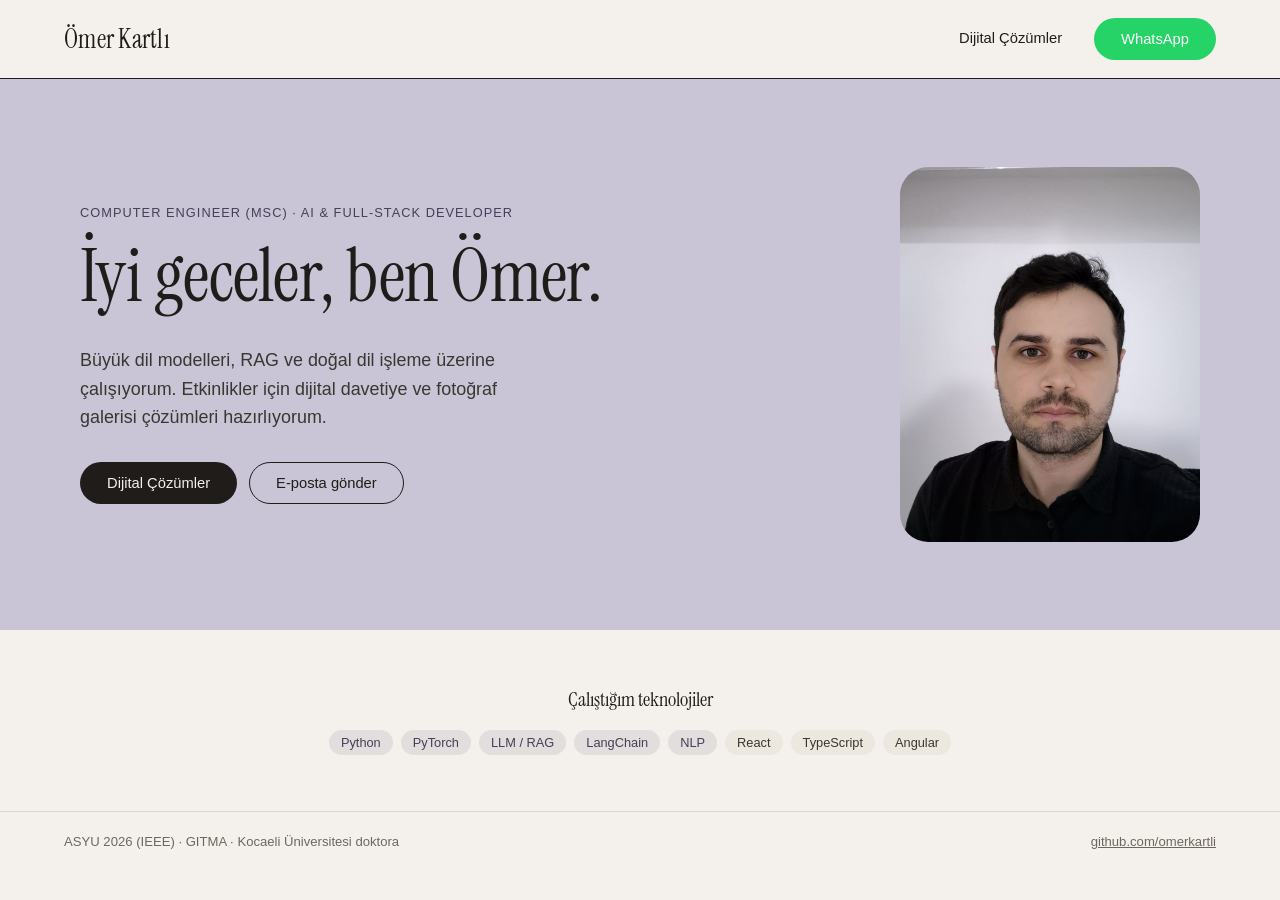
==== index.html @ 46385a44 "Fix the admin layout on phones and allow taking a photo with the camera Panel telefonda yatay taşıyo" ====
<!DOCTYPE html>
<html lang="tr">
<head>
    <meta charset="UTF-8">
    <meta name="viewport" content="width=device-width, initial-scale=1.0">
    <title>Ömer Kartlı</title>
    <meta name="description" content="Ömer Kartlı — Computer Engineer (MSc), AI & Full-Stack Developer. LLM, RAG ve NLP üzerine çalışmalar; etkinlikler için dijital çözümler.">
    <link rel="preconnect" href="https://fonts.googleapis.com">
    <link rel="preconnect" href="https://fonts.gstatic.com" crossorigin>
    <link rel="stylesheet" href="https://fonts.googleapis.com/css2?family=Instrument+Serif:ital@0;1&display=swap">
    <link rel="stylesheet" href="style.css?v=12">
</head>
<body class="sayfa-hero">
    <header class="site-bar">
        <a href="index.html" class="marka">Ömer Kartlı</a>
        <nav class="site-nav">
            <a href="urunler.html" class="site-nav-link">Dijital Çözümler</a>
            <a href="https://wa.me/905545520912?text=Merhaba%20dijital%20%C3%BCr%C3%BCnler%20hakk%C4%B1nda%20bilgi%20almak%20istiyorum"
               target="_blank" rel="noopener" class="pill pill-wa">WhatsApp</a>
        </nav>
    </header>

    <main class="hero">
        <div class="hero-ic">
            <div class="hero-metin">
                <p class="hero-ustbilgi" lang="en">Computer Engineer (MSc) · AI &amp; Full-Stack Developer</p>
                <h1 data-greeting>Merhaba, ben Ömer.</h1>
                <p class="hero-alt">
                    Büyük dil modelleri, RAG ve doğal dil işleme üzerine çalışıyorum.
                    Etkinlikler için dijital davetiye ve fotoğraf galerisi çözümleri hazırlıyorum.
                </p>

                <div class="hero-butonlar">
                    <a href="urunler.html" class="pill pill-koyu">Dijital Çözümler</a>
                    <a href="mailto:omerkartli06@gmail.com" class="pill pill-cizgi">E-posta gönder</a>
                </div>
            </div>

            <figure class="hero-gorsel">
                <img src="pp.jpeg" alt="Ömer Kartlı" width="1272" height="1696">
            </figure>
        </div>
    </main>

    <section class="serit">
        <h2 class="serit-baslik">Çalıştığım teknolojiler</h2>
        <div class="serit-etiketler">
            <span class="tag tag-ai">Python</span>
            <span class="tag tag-ai">PyTorch</span>
            <span class="tag tag-ai">LLM / RAG</span>
            <span class="tag tag-ai">LangChain</span>
            <span class="tag tag-ai">NLP</span>
            <span class="tag">React</span>
            <span class="tag">TypeScript</span>
            <span class="tag">Angular</span>
        </div>
    </section>

    <footer class="site-alt">
        <span>ASYU 2026 (IEEE) · GITMA · Kocaeli Üniversitesi doktora</span>
        <a href="https://github.com/omerkartli" target="_blank" rel="noopener">github.com/omerkartli</a>
    </footer>

    <script src="script.js?v=6"></script>
</body>
</html>
---- style.css ----
* {
    box-sizing: border-box;
    margin: 0;
    padding: 0;
    font-family: -apple-system, BlinkMacSystemFont, "Segoe UI", Roboto, Helvetica, Arial, sans-serif;
}

:root {
    --zemin: #f4f1ec;
    --kart: #ffffff;
    --kart-ic: #faf8f5;
    --metin: #3a3632;
    --metin-koyu: #1f1c1a;
    --baslik: #1f1c1a;
    --soluk: #6e675f;
    --soluk-koyu: #57514a;
    --silik: #8e867d;
    --vurgu: #5b5570;
    --vurgu-soluk: rgba(91, 85, 112, 0.12);
    --vurgu-koyu: #453f58;
    --yumusak: #ece7df;
    --etiket: #ece7df;
    --cizgi: #ded7cc;
    --cizgi-alan: #d6cec2;
    --bant: #c9c5d6;
    --serif: "Instrument Serif", Georgia, "Times New Roman", serif;
    --whatsapp: #25d366;
    --whatsapp-koyu: #1fb855;
    --uyari-zemin: #fff4e5;
    --uyari: #8a5300;
    --tehlike-zemin: #fdecea;
    --tehlike: #a3231f;
    --radius: 16px;
    --radius-sm: 8px;
    --golge: 0 10px 25px rgba(0, 0, 0, 0.05);
    --golge-sm: 0 4px 12px rgba(0, 0, 0, 0.05);
}

[hidden] {
    display: none !important;
}

body {
    background: var(--zemin);
    color: var(--metin);
    min-height: 100vh;
}

.icerik {
    max-width: 960px;
    margin: 0 auto;
    padding: clamp(28px, 5vw, 56px) clamp(20px, 5vw, 64px);
}

.site-nav-link.is-aktif {
    border-bottom-color: var(--baslik);
}

.card {
    background: var(--kart);
    margin: 0 auto;
    max-width: 420px;
    width: 100%;
    padding: 35px 25px;
    border-radius: var(--radius);
    box-shadow: var(--golge);
    text-align: center;
    opacity: 0;
    transform: translateY(16px);
    transition: opacity 0.5s ease, transform 0.5s ease;
}

.card.is-visible {
    opacity: 1;
    transform: translateY(0);
}

.card.no-anim {
    opacity: 1;
    transform: none;
}

.card-wide {
    max-width: 900px;
}

.upload-form {
    display: flex;
    flex-direction: column;
    gap: 10px;
    margin-bottom: 15px;
}

.upload-form input {
    padding: 10px 12px;
    border: 1px solid var(--cizgi-alan);
    border-radius: var(--radius-sm);
    font-size: 0.9rem;
    font-family: inherit;
}

.upload-message {
    font-size: 0.85rem;
    color: var(--soluk-koyu);
    min-height: 1.2em;
    margin-bottom: 20px;
}

.gallery-grid {
    display: grid;
    grid-template-columns: repeat(auto-fill, minmax(140px, 1fr));
    gap: 10px;
}

.gallery-item {
    width: 100%;
    aspect-ratio: 1;
    object-fit: cover;
    border-radius: var(--radius-sm);
    box-shadow: var(--golge-sm);
}

.gallery-grid-admin {
    grid-template-columns: repeat(auto-fill, minmax(180px, 1fr));
}

.gallery-admin-item {
    display: flex;
    flex-direction: column;
    gap: 6px;
    text-align: left;
}

.gallery-admin-name {
    font-size: 0.8rem;
    color: var(--soluk);
}

.gallery-admin-actions {
    display: flex;
    gap: 6px;
}

.gallery-admin-actions .btn {
    flex: 1;
    padding: 8px;
    font-size: 0.85rem;
    text-align: center;
    border: none;
    cursor: pointer;
}

h1 {
    font-family: var(--serif);
    font-weight: 400;
    font-size: 1.9rem;
    margin-bottom: 10px;
    color: var(--baslik);
    min-height: 1.2em;
}

h1.is-typing::after {
    content: '|';
    margin-left: 2px;
    animation: blink 0.8s step-start infinite;
}

@keyframes blink {
    50% {
        opacity: 0;
    }
}

.bio {
    font-size: 0.95rem;
    color: var(--soluk);
    line-height: 1.5;
    margin-bottom: 25px;
}

.skills-title {
    font-size: 0.85rem;
    text-transform: uppercase;
    letter-spacing: 0.05em;
    color: var(--silik);
    margin-bottom: 10px;
    text-align: center;
}

.tag-group {
    display: flex;
    flex-wrap: wrap;
    justify-content: center;
    gap: 8px;
    margin-bottom: 8px;
}

.tag {
    background: var(--etiket);
    color: var(--metin);
    font-size: 0.8rem;
    font-weight: 500;
    padding: 5px 12px;
    border-radius: 999px;
}

.tag-ai {
    background: var(--vurgu-soluk);
    color: var(--vurgu-koyu);
}

.links {
    display: flex;
    flex-direction: column;
    gap: 10px;
}

.btn {
    position: relative;
    overflow: hidden;
    text-decoration: none;
    color: var(--metin-koyu);
    background: var(--yumusak);
    padding: 12px;
    border-radius: var(--radius-sm);
    font-weight: 500;
    transition: all 0.2s ease;
}

.btn:hover {
    background: var(--vurgu);
    color: var(--kart);
    transform: translateY(-2px);
}

.btn-ikon {
    display: inline-flex;
    align-items: center;
    justify-content: center;
    gap: 8px;
}

.btn-ikon svg {
    width: 18px;
    height: 18px;
    fill: currentColor;
    flex-shrink: 0;
}

.btn-wa {
    background: var(--whatsapp);
    color: var(--kart);
}

.btn-wa:hover {
    background: var(--whatsapp-koyu);
    color: var(--kart);
}

.btn-primary {
    background: var(--vurgu);
    color: var(--kart);
}

.btn-primary:hover {
    filter: brightness(1.08);
}

.ripple {
    position: absolute;
    border-radius: 50%;
    background: rgba(255, 255, 255, 0.6);
    transform: scale(0);
    animation: ripple-effect 0.6s ease-out;
    pointer-events: none;
}

@keyframes ripple-effect {
    to {
        transform: scale(2.5);
        opacity: 0;
    }
}

@media (max-width: 480px) {
    body {
        padding: 10px;
    }

    .card {
        padding: 25px 18px;
    }

    h1 {
        font-size: 1.3rem;
    }

    .bio {
        font-size: 0.9rem;
    }
}

/* --- Ürün kartları --- */

.product-grid {
    display: grid;
    grid-template-columns: repeat(auto-fit, minmax(220px, 1fr));
    gap: 14px;
    text-align: left;
}

.product-card {
    display: flex;
    flex-direction: column;
    gap: 6px;
    padding: 20px;
    border: 1px solid var(--cizgi);
    border-radius: 14px;
    background: var(--kart-ic);
    text-decoration: none;
    color: inherit;
    transition: transform 0.2s ease, box-shadow 0.2s ease, border-color 0.2s ease;
}

a.product-card:hover {
    transform: translateY(-4px);
    border-color: var(--vurgu);
    box-shadow: 0 12px 24px var(--vurgu-soluk);
}

.product-icon {
    font-size: 1.8rem;
    line-height: 1;
}

.product-name {
    font-size: 1.05rem;
    font-weight: 600;
    color: var(--baslik);
}

.product-desc {
    font-size: 0.88rem;
    color: var(--soluk);
    line-height: 1.5;
}

.product-cta {
    margin-top: 6px;
    font-size: 0.85rem;
    font-weight: 600;
    color: var(--vurgu);
}

.product-card.is-soon {
    opacity: 0.6;
}

.product-card.is-soon .product-cta {
    color: var(--silik);
}

/* --- Admin paneli: etkinlik listesi --- */

.panel-bolum {
    text-align: left;
    margin-bottom: 26px;
}

.panel-bolum:last-of-type {
    margin-bottom: 0;
}

.panel-bolum .skills-title {
    text-align: left;
}

.bolum-baslik {
    display: flex;
    align-items: center;
    justify-content: space-between;
    flex-wrap: wrap;
    gap: 10px;
    margin-bottom: 10px;
}

.bolum-baslik .skills-title {
    margin-bottom: 0;
}

.btn-kucuk {
    padding: 7px 12px;
    font-size: 0.82rem;
    border: 0;
    cursor: pointer;
    white-space: nowrap;
    text-align: center;
}

.event-list {
    display: flex;
    flex-direction: column;
    gap: 10px;
}

.event-row {
    display: flex;
    align-items: center;
    justify-content: space-between;
    flex-wrap: wrap;
    gap: 12px;
    padding: 14px 16px;
    border: 1px solid var(--cizgi);
    border-radius: var(--radius-sm);
    background: var(--kart-ic);
}

.event-info {
    display: flex;
    flex-direction: column;
    gap: 4px;
    min-width: 0;
}

.event-name {
    font-weight: 600;
    color: var(--baslik);
}

.event-meta {
    font-size: 0.82rem;
    color: var(--soluk);
}

.event-rozetler {
    display: flex;
    flex-wrap: wrap;
    gap: 6px;
    margin-top: 4px;
}

.event-rozet-bekleyen {
    background: var(--uyari-zemin);
    color: var(--uyari);
}

.event-actions {
    display: flex;
    flex-wrap: wrap;
    gap: 8px;
}

.btn-tehlike {
    background: var(--tehlike-zemin);
    color: var(--tehlike);
}

.btn-tehlike:hover {
    background: var(--tehlike);
    color: var(--kart);
}

.paylasim-linki {
    color: var(--vurgu);
    font-weight: 500;
    word-break: break-all;
}

.event-onay {
    display: flex;
    align-items: center;
    flex-wrap: wrap;
    gap: 8px;
    width: 100%;
    padding-top: 12px;
    border-top: 1px solid var(--cizgi);
}

.event-onay-mesaj {
    flex: 1;
    min-width: 200px;
    font-size: 0.85rem;
    color: var(--tehlike);
}

.event-row.is-siliniyor {
    opacity: 0.5;
    pointer-events: none;
}

@media (max-width: 560px) {
    .event-row {
        flex-direction: column;
        align-items: stretch;
    }

    .event-actions {
        display: grid;
        grid-template-columns: 1fr 1fr;
    }

    .event-actions .btn-kucuk {
        width: 100%;
        white-space: normal;
    }

    .bolum-baslik {
        flex-direction: column;
        align-items: stretch;
    }

    .durum-secici {
        justify-content: space-between;
    }

    .durum-secici .gorunum-btn {
        flex: 1;
        padding: 8px 10px;
    }

    .gallery-grid-admin {
        grid-template-columns: repeat(auto-fill, minmax(130px, 1fr));
    }

    .event-actions .btn-kucuk,
    .event-onay .btn-kucuk {
        flex: 1;
    }
}

/* --- Hero düzeni (ana sayfa) --- */

body.sayfa-hero {
    display: block;
    padding: 0;
    background: var(--zemin);
}

.site-bar {
    display: flex;
    align-items: center;
    justify-content: space-between;
    gap: 16px;
    flex-wrap: wrap;
    padding: 18px clamp(20px, 5vw, 64px);
    background: var(--zemin);
    border-bottom: 1px solid var(--baslik);
}

.marka {
    font-family: var(--serif);
    font-size: 1.6rem;
    letter-spacing: 0.01em;
    color: var(--baslik);
    text-decoration: none;
}

.site-nav {
    display: flex;
    align-items: center;
    gap: clamp(12px, 3vw, 32px);
}

.site-nav-link {
    color: var(--baslik);
    text-decoration: none;
    font-size: 0.92rem;
    padding-bottom: 2px;
    border-bottom: 1px solid transparent;
    transition: border-color 0.2s ease;
}

.site-nav-link:hover {
    border-bottom-color: var(--baslik);
}

.pill {
    display: inline-flex;
    align-items: center;
    justify-content: center;
    gap: 8px;
    padding: 12px 26px;
    border-radius: 999px;
    font-size: 0.92rem;
    font-weight: 500;
    text-decoration: none;
    border: 1px solid transparent;
    transition: transform 0.2s ease, background 0.2s ease, color 0.2s ease;
}

.pill:hover {
    transform: translateY(-1px);
}

.pill-koyu {
    background: var(--baslik);
    color: var(--zemin);
}

.pill-wa {
    background: var(--whatsapp);
    color: #ffffff;
}

.pill-wa:hover {
    background: var(--whatsapp-koyu);
}

.pill-cizgi {
    border-color: var(--baslik);
    color: var(--baslik);
}

.pill-cizgi:hover {
    background: var(--baslik);
    color: var(--zemin);
}

.hero {
    background: var(--bant);
    padding: clamp(40px, 7vw, 88px) clamp(20px, 5vw, 64px);
}

.hero-ic {
    display: grid;
    grid-template-columns: 1.15fr 0.85fr;
    align-items: center;
    gap: clamp(28px, 5vw, 72px);
    max-width: 1120px;
    margin: 0 auto;
}

.hero-ustbilgi {
    font-size: 0.8rem;
    letter-spacing: 0.08em;
    text-transform: uppercase;
    color: var(--vurgu-koyu);
    margin-bottom: 18px;
}

.hero h1 {
    font-family: var(--serif);
    font-size: clamp(2.6rem, 7vw, 4.6rem);
    font-weight: 400;
    line-height: 1.04;
    letter-spacing: -0.01em;
    color: var(--baslik);
    margin-bottom: 20px;
}

.hero-alt {
    font-size: clamp(1rem, 1.5vw, 1.12rem);
    line-height: 1.6;
    color: var(--metin);
    max-width: 44ch;
    margin-bottom: 30px;
}

.hero-butonlar {
    display: flex;
    flex-wrap: wrap;
    gap: 12px;
}

.hero-gorsel {
    margin: 0;
    justify-self: end;
    width: 100%;
    max-width: 300px;
}

.hero-gorsel {
    overflow: hidden;
    border-radius: 28px;
}

.hero-gorsel img {
    display: block;
    width: 100%;
    height: auto;
    aspect-ratio: 4 / 5;
    object-fit: cover;
    object-position: 50% 30%;
    transform: scale(1.12);
}

.serit {
    padding: clamp(32px, 5vw, 56px) clamp(20px, 5vw, 64px);
    max-width: 1120px;
    margin: 0 auto;
    text-align: center;
}

.serit-baslik {
    font-family: var(--serif);
    font-size: 1.25rem;
    font-weight: 400;
    color: var(--baslik);
    margin-bottom: 18px;
}

.serit-etiketler {
    display: flex;
    flex-wrap: wrap;
    justify-content: center;
    gap: 8px;
}

.site-alt {
    display: flex;
    align-items: center;
    justify-content: space-between;
    flex-wrap: wrap;
    gap: 10px;
    padding: 22px clamp(20px, 5vw, 64px);
    border-top: 1px solid var(--cizgi);
    font-size: 0.82rem;
    color: var(--soluk);
}

.site-alt a {
    color: var(--soluk);
}

@media (max-width: 760px) {
    .hero-ic {
        grid-template-columns: 1fr;
    }

    .hero-gorsel {
        order: -1;
        justify-self: start;
        max-width: 200px;
    }

    .hero-butonlar .pill {
        flex: 1;
        min-width: 160px;
    }

    .site-alt {
        justify-content: flex-start;
    }
}

/* --- Etkinlik sayfası: başlık ve yükleme --- */

.etkinlik-bas {
    max-width: 640px;
    margin: 0 auto;
    padding: clamp(24px, 4vw, 44px) clamp(20px, 5vw, 64px) clamp(16px, 2.5vw, 26px);
    text-align: center;
}

.etkinlik-bas h1 {
    font-size: clamp(2rem, 5vw, 3rem);
    margin-bottom: 10px;
}

.etkinlik-durum {
    color: var(--soluk);
    font-size: 0.95rem;
    margin-bottom: 20px;
}

.galeri-ipucu {
    display: inline-flex;
    align-items: center;
    gap: 8px;
    margin-top: 18px;
    padding: 9px 20px;
    border-radius: 999px;
    border: 1px solid var(--cizgi);
    background: var(--kart);
    color: var(--baslik);
    text-decoration: none;
    font-size: 0.88rem;
    transition: transform 0.2s ease, border-color 0.2s ease;
}

.galeri-ipucu:hover {
    border-color: var(--baslik);
    transform: translateY(2px);
}

.galeri-ipucu-ok {
    animation: ipucu-in 1.8s ease-in-out infinite;
}

@keyframes ipucu-in {
    0%, 100% { transform: translateY(0); }
    50% { transform: translateY(3px); }
}

@media (prefers-reduced-motion: reduce) {
    .galeri-ipucu-ok {
        animation: none;
    }
}

.yukleme {
    display: flex;
    flex-direction: column;
    gap: 12px;
}

.yukleme-alan {
    display: flex;
    align-items: center;
    justify-content: center;
    gap: 10px;
    padding: 18px;
    border: 1px dashed var(--cizgi-alan);
    border-radius: var(--radius);
    background: var(--kart-ic);
    color: var(--soluk);
    font-size: 0.92rem;
    cursor: pointer;
    transition: border-color 0.2s ease, background 0.2s ease, color 0.2s ease;
}

.yukleme-alan:hover,
.yukleme-alan.is-uzerinde {
    border-color: var(--baslik);
    background: var(--kart);
    color: var(--baslik);
}

.yukleme-alan.is-secili {
    border-style: solid;
    border-color: var(--baslik);
    color: var(--baslik);
}

.yukleme-ikon {
    font-size: 1.3rem;
    line-height: 1;
}

.yukleme-alan input[type="file"] {
    position: absolute;
    width: 1px;
    height: 1px;
    opacity: 0;
    pointer-events: none;
}

.yukleme-satir {
    display: flex;
    gap: 10px;
}

.yukleme-satir input[type="text"] {
    flex: 1;
    min-width: 0;
    padding: 12px 16px;
    border: 1px solid var(--cizgi-alan);
    border-radius: 999px;
    background: var(--kart);
    font-size: 0.92rem;
    font-family: inherit;
    color: var(--metin);
}

.yukleme-satir input[type="text"]:focus {
    outline: none;
    border-color: var(--baslik);
}

.yukleme-satir button {
    border: 0;
    cursor: pointer;
    font-family: inherit;
}

.yukleme-mesaj {
    margin-top: 12px;
    min-height: 1.3em;
    font-size: 0.88rem;
    color: var(--soluk);
    text-align: center;
}

/* --- Fotoğraf küresi --- */

.sahne {
    position: relative;
    scroll-margin-top: 0;
    background:
        radial-gradient(circle at 50% 42%, #2b2839 0%, #16151d 55%, #0d0d11 100%);
    padding: clamp(28px, 4vw, 44px) clamp(16px, 4vw, 48px) clamp(28px, 5vw, 48px);
    overflow: hidden;
}

/* Bej bölümden koyu sahneye yumuşak geçiş */
.sahne::before {
    content: '';
    position: absolute;
    top: 0;
    left: 0;
    right: 0;
    height: 96px;
    background: linear-gradient(to bottom, var(--zemin) 0%, rgba(244, 241, 236, 0.5) 34%, rgba(244, 241, 236, 0.16) 62%, transparent 100%);
    pointer-events: none;
    z-index: 2;
}

.sahne-ust {
    position: relative;
    z-index: 3;
}

.sahne-ust {
    display: flex;
    align-items: center;
    justify-content: space-between;
    gap: 12px;
    max-width: 1120px;
    margin: 0 auto 8px;
}

.sahne-sayi {
    font-size: 0.82rem;
    letter-spacing: 0.06em;
    text-transform: uppercase;
    color: rgba(255, 255, 255, 0.5);
}

.sahne-gorunum {
    display: flex;
    flex-wrap: wrap;
    gap: 4px;
    padding: 4px;
    border-radius: 999px;
    background: rgba(255, 255, 255, 0.08);
}

.gorunum-btn {
    border: 0;
    background: none;
    color: rgba(255, 255, 255, 0.6);
    font-family: inherit;
    font-size: 0.82rem;
    padding: 6px 16px;
    border-radius: 999px;
    cursor: pointer;
    transition: background 0.2s ease, color 0.2s ease;
}

.gorunum-btn.is-secili {
    background: rgba(255, 255, 255, 0.92);
    color: #16151d;
}

.kure-alan {
    position: relative;
    height: clamp(420px, 66vh, 620px);
    perspective: 1100px;
    touch-action: none;
    cursor: grab;
}

.kure-alan.is-suruklu {
    cursor: grabbing;
}

.kure {
    position: absolute;
    top: 50%;
    left: 50%;
    width: 0;
    height: 0;
    transform-style: preserve-3d;
    will-change: transform;
}

.kure-parca {
    position: absolute;
    width: 96px;
    height: 96px;
    margin: -48px 0 0 -48px;
    /* Kürenin arka yüzüne düşen parçalar görünmesin: aksi halde
       fotoğraflar ayna görüntüsü gibi ters okunur */
    backface-visibility: hidden;
    -webkit-backface-visibility: hidden;
    border-radius: 14px;
    overflow: hidden;
    background: rgba(255, 255, 255, 0.06);
    box-shadow: 0 10px 30px rgba(0, 0, 0, 0.45);
    opacity: 0;
    transition: opacity 0.6s ease;
    cursor: zoom-in;
    border: 0;
    padding: 0;
}

.kure-parca.is-yuklendi {
    opacity: 1;
}

.kure-parca img {
    width: 100%;
    height: 100%;
    object-fit: cover;
    display: block;
}

.kure-parca::after {
    content: '';
    position: absolute;
    inset: 0;
    border-radius: 14px;
    box-shadow: inset 0 0 0 1px rgba(255, 255, 255, 0.14);
    transition: box-shadow 0.2s ease;
}

.kure-parca:hover::after,
.kure-parca:focus-visible::after {
    box-shadow: inset 0 0 0 2px rgba(255, 255, 255, 0.85);
}

.sahne-alt {
    display: flex;
    justify-content: center;
    padding-top: 18px;
}

.daha-fazla {
    padding: 10px 24px;
    background: rgba(255, 255, 255, 0.1);
    color: rgba(255, 255, 255, 0.85);
}

.daha-fazla:hover {
    background: rgba(255, 255, 255, 0.2);
}

.daha-fazla[disabled] {
    opacity: 0.6;
    cursor: default;
}

.sahne-ipucu {
    text-align: center;
    font-size: 0.8rem;
    color: rgba(255, 255, 255, 0.45);
    margin-top: 6px;
}

.sahne-durum {
    text-align: center;
    color: rgba(255, 255, 255, 0.6);
    font-size: 0.92rem;
    padding: 24px 0;
}

/* --- Izgara görünümü --- */

.izgara {
    columns: 4 200px;
    column-gap: 12px;
    max-width: 1120px;
    margin: 12px auto 0;
}

.izgara-parca {
    display: block;
    width: 100%;
    break-inside: avoid;
    margin-bottom: 12px;
    border: 0;
    padding: 0;
    background: none;
    border-radius: 14px;
    overflow: hidden;
    cursor: zoom-in;
    opacity: 0;
    transition: opacity 0.5s ease, transform 0.25s ease;
}

.izgara-parca.is-yuklendi {
    opacity: 1;
}

.izgara-parca:hover {
    transform: translateY(-3px);
}

.izgara-parca img {
    width: 100%;
    display: block;
}

/* --- Lightbox --- */

.lightbox {
    position: fixed;
    inset: 0;
    z-index: 60;
    display: flex;
    align-items: center;
    justify-content: center;
    background: rgba(10, 10, 13, 0.94);
    padding: 24px;
}

.lb-icerik {
    margin: 0;
    display: flex;
    flex-direction: column;
    align-items: center;
    gap: 14px;
}

.lb-icerik img {
    max-width: min(92vw, 1100px);
    max-height: 82vh;
    border-radius: 12px;
    box-shadow: 0 30px 70px rgba(0, 0, 0, 0.5);
}

.lb-sayac {
    font-size: 0.82rem;
    letter-spacing: 0.08em;
    color: rgba(255, 255, 255, 0.6);
}

.lb-kapat,
.lb-ok {
    position: absolute;
    border: 0;
    background: rgba(255, 255, 255, 0.1);
    color: #ffffff;
    border-radius: 999px;
    cursor: pointer;
    font-family: inherit;
    line-height: 1;
    transition: background 0.2s ease;
}

.lb-kapat:hover,
.lb-ok:hover {
    background: rgba(255, 255, 255, 0.24);
}

.lb-kapat {
    top: 20px;
    right: 20px;
    width: 42px;
    height: 42px;
    font-size: 1.5rem;
}

.lb-ok {
    top: 50%;
    transform: translateY(-50%);
    width: 46px;
    height: 46px;
    font-size: 1.8rem;
}

.lb-onceki {
    left: clamp(12px, 3vw, 32px);
}

.lb-sonraki {
    right: clamp(12px, 3vw, 32px);
}

body.lb-acik {
    overflow: hidden;
}

@media (max-width: 560px) {
    .kure-parca {
        width: 72px;
        height: 72px;
        margin: -36px 0 0 -36px;
    }

    .yukleme-satir {
        flex-direction: column;
    }

    .lb-ok {
        width: 40px;
        height: 40px;
    }
}

@media (prefers-reduced-motion: reduce) {
    .kure-parca,
    .izgara-parca {
        transition: none;
    }
}

/* --- Ağaç görünümü --- */

.agac-alan {
    position: relative;
    height: clamp(420px, 66vh, 620px);
    max-width: 1000px;
    margin: 0 auto;
}

.agac-dallar {
    position: absolute;
    inset: 0;
    width: 100%;
    height: 100%;
    overflow: visible;
}

.agac-dallar path {
    stroke: rgba(226, 214, 196, 0.34);
    stroke-linecap: round;
    fill: none;
}

.agac-meyveler {
    position: absolute;
    inset: 0;
}

.agac-parca {
    position: absolute;
    width: 74px;
    height: 74px;
    margin: -37px 0 0 -37px;
    border: 0;
    padding: 0;
    border-radius: 16px;
    overflow: hidden;
    background: rgba(255, 255, 255, 0.06);
    box-shadow: 0 12px 26px rgba(0, 0, 0, 0.45);
    cursor: zoom-in;
    opacity: 0;
    transform-origin: 50% -40%;
    transition: opacity 0.6s ease;
    animation: dal-salin 6s ease-in-out infinite;
}

.agac-parca.is-yuklendi {
    opacity: 1;
}

.agac-parca img {
    width: 100%;
    height: 100%;
    object-fit: cover;
    display: block;
    transition: transform 0.25s ease;
}

.agac-parca:hover img,
.agac-parca:focus-visible img {
    transform: scale(1.1);
}

.agac-parca::after {
    content: '';
    position: absolute;
    inset: 0;
    border-radius: 16px;
    box-shadow: inset 0 0 0 1px rgba(255, 255, 255, 0.16);
}

.agac-parca:hover::after {
    box-shadow: inset 0 0 0 2px rgba(255, 255, 255, 0.8);
}

@keyframes dal-salin {
    0%, 100% { transform: rotate(-1.2deg); }
    50% { transform: rotate(1.2deg); }
}

@media (max-width: 560px) {
    .agac-parca {
        width: 54px;
        height: 54px;
        margin: -27px 0 0 -27px;
        border-radius: 12px;
    }
}

@media (prefers-reduced-motion: reduce) {
    .agac-parca {
        animation: none;
    }
}

/* --- QR katmanı --- */

.qr-katman {
    position: fixed;
    inset: 0;
    z-index: 60;
    display: flex;
    align-items: center;
    justify-content: center;
    background: rgba(20, 18, 17, 0.72);
    padding: 20px;
}

.qr-kutu {
    position: relative;
    background: var(--kart);
    border-radius: var(--radius);
    box-shadow: var(--golge);
    padding: 28px 24px 24px;
    max-width: 380px;
    width: 100%;
    text-align: center;
}

.qr-baslik {
    font-family: var(--serif);
    font-weight: 400;
    font-size: 1.3rem;
    color: var(--baslik);
    margin-bottom: 14px;
}

.qr-kutu canvas {
    width: 100%;
    max-width: 280px;
    height: auto;
    border-radius: var(--radius-sm);
}

.qr-adres {
    font-size: 0.78rem;
    color: var(--soluk);
    word-break: break-all;
    margin: 12px 0 16px;
}

.qr-dugmeler {
    display: flex;
    gap: 8px;
    justify-content: center;
}

.qr-kapat {
    position: absolute;
    top: 10px;
    right: 12px;
    width: 32px;
    height: 32px;
    border: 0;
    background: none;
    color: var(--soluk);
    font-size: 1.4rem;
    line-height: 1;
    cursor: pointer;
    border-radius: 999px;
}

.qr-kapat:hover {
    background: var(--yumusak);
    color: var(--baslik);
}

/* --- Admin: onaylı fotoğrafı silme --- */

.durum-secici {
    background: var(--yumusak);
}

.durum-secici .gorunum-btn {
    color: var(--soluk);
}

.durum-secici .gorunum-btn.is-secili {
    background: var(--baslik);
    color: var(--kart);
}

.foto-onay {
    display: flex;
    gap: 6px;
    margin-top: 6px;
}

.foto-onay .btn {
    flex: 1;
    padding: 8px;
    font-size: 0.85rem;
    text-align: center;
    border: none;
    cursor: pointer;
}

.gallery-admin-item.is-siliniyor {
    opacity: 0.45;
    pointer-events: none;
}

/* --- Yüklemede "sadece sahipleri görsün" seçimi --- */

.ozel-secim {
    display: flex;
    align-items: flex-start;
    gap: 10px;
    padding: 12px 16px;
    border: 1px solid var(--cizgi);
    border-radius: var(--radius-sm);
    background: var(--kart);
    text-align: left;
    font-size: 0.9rem;
    color: var(--metin);
    cursor: pointer;
}

.ozel-secim input {
    width: 18px;
    height: 18px;
    margin-top: 1px;
    accent-color: var(--baslik);
    flex-shrink: 0;
}

.ozel-secim small {
    display: block;
    margin-top: 2px;
    font-size: 0.8rem;
    color: var(--soluk);
}

.ozel-secim:has(input:checked) {
    border-color: var(--baslik);
}

/* --- Telefonda kamerayla çekme --- */

.kamera-dugme {
    display: flex;
    align-items: center;
    justify-content: center;
    gap: 8px;
    padding: 14px 18px;
    border: 1px solid var(--baslik);
    border-radius: 999px;
    background: var(--kart);
    color: var(--baslik);
    font-size: 0.92rem;
    font-weight: 500;
    cursor: pointer;
}

.kamera-dugme:active {
    background: var(--baslik);
    color: var(--kart);
}

.kamera-dugme input[type="file"] {
    position: absolute;
    width: 1px;
    height: 1px;
    opacity: 0;
    pointer-events: none;
}

.kamera-ikon {
    width: 20px;
    height: 20px;
    flex-shrink: 0;
}
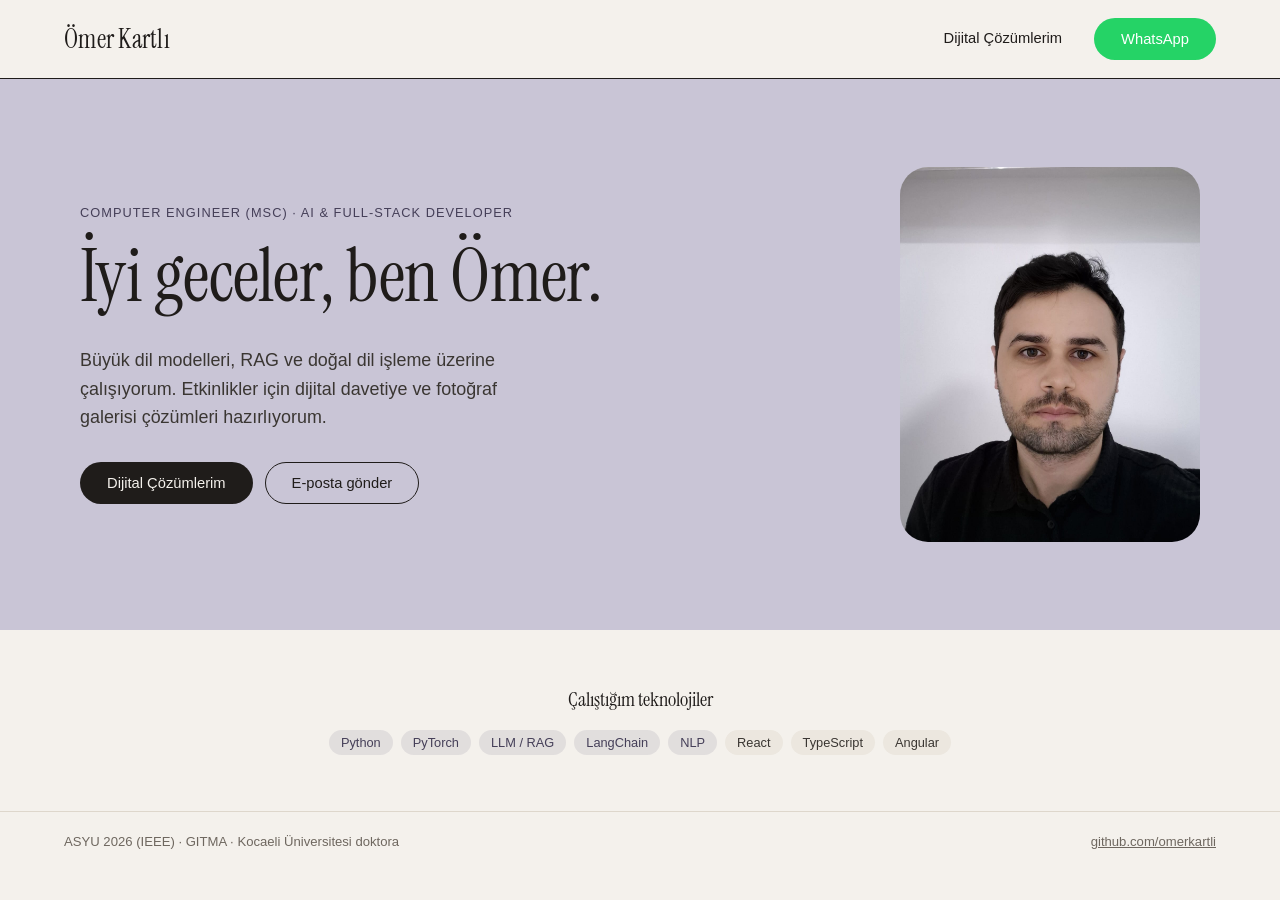
==== commit a5fac628: "Brand the product pages as "Dijital Çözümlerim" Ürün tarafının tanıtımı kişi adı üzerinden değil mar" ====
--- a/index.html
+++ b/index.html
@@ -8,13 +8,13 @@
     <link rel="preconnect" href="https://fonts.googleapis.com">
     <link rel="preconnect" href="https://fonts.gstatic.com" crossorigin>
     <link rel="stylesheet" href="https://fonts.googleapis.com/css2?family=Instrument+Serif:ital@0;1&display=swap">
-    <link rel="stylesheet" href="style.css?v=12">
+    <link rel="stylesheet" href="style.css?v=15">
 </head>
 <body class="sayfa-hero">
     <header class="site-bar">
         <a href="index.html" class="marka">Ömer Kartlı</a>
         <nav class="site-nav">
-            <a href="urunler.html" class="site-nav-link">Dijital Çözümler</a>
+            <a href="urunler.html" class="site-nav-link">Dijital Çözümlerim</a>
             <a href="https://wa.me/905545520912?text=Merhaba%20dijital%20%C3%BCr%C3%BCnler%20hakk%C4%B1nda%20bilgi%20almak%20istiyorum"
                target="_blank" rel="noopener" class="pill pill-wa">WhatsApp</a>
         </nav>
@@ -31,7 +31,7 @@
                 </p>
 
                 <div class="hero-butonlar">
-                    <a href="urunler.html" class="pill pill-koyu">Dijital Çözümler</a>
+                    <a href="urunler.html" class="pill pill-koyu">Dijital Çözümlerim</a>
                     <a href="mailto:omerkartli06@gmail.com" class="pill pill-cizgi">E-posta gönder</a>
                 </div>
             </div>
--- a/style.css
+++ b/style.css
@@ -52,6 +52,10 @@
     padding: clamp(28px, 5vw, 56px) clamp(20px, 5vw, 64px);
 }
 
+.marka-aktif {
+    border-bottom: 1px solid var(--baslik);
+}
+
 .site-nav-link.is-aktif {
     border-bottom-color: var(--baslik);
 }
@@ -1467,3 +1471,109 @@
     height: 20px;
     flex-shrink: 0;
 }
+
+.event-rozet-ozel {
+    background: var(--vurgu-soluk);
+    color: var(--vurgu-koyu);
+}
+
+/* --- Aydınlatma metni --- */
+
+.kvkk-satir {
+    display: block;
+    cursor: default;
+}
+
+.kvkk-etiket {
+    display: flex;
+    align-items: center;
+    gap: 10px;
+    cursor: pointer;
+}
+
+.kvkk-satir .metin-link {
+    margin-left: 28px;
+    margin-top: 2px;
+    font-size: 0.8rem;
+}
+
+.metin-link {
+    border: 0;
+    background: none;
+    padding: 0;
+    font: inherit;
+    color: var(--vurgu-koyu);
+    text-decoration: underline;
+    cursor: pointer;
+}
+
+.kvkk-kutu {
+    margin: auto;
+    border: 0;
+    border-radius: var(--radius);
+    padding: 0;
+    max-width: 620px;
+    width: calc(100% - 32px);
+    max-height: 82vh;
+    background: var(--kart);
+    color: var(--metin);
+    box-shadow: var(--golge);
+}
+
+.kvkk-kutu::backdrop {
+    background: rgba(20, 18, 17, 0.6);
+}
+
+.kvkk-icerik {
+    padding: 28px clamp(18px, 4vw, 32px) 24px;
+    overflow-y: auto;
+    max-height: 82vh;
+    text-align: left;
+    font-size: 0.92rem;
+    line-height: 1.6;
+}
+
+.kvkk-icerik h2 {
+    font-family: var(--serif);
+    font-weight: 400;
+    font-size: 1.35rem;
+    color: var(--baslik);
+    margin-bottom: 14px;
+}
+
+.kvkk-icerik h3 {
+    font-size: 0.8rem;
+    letter-spacing: 0.06em;
+    text-transform: uppercase;
+    color: var(--silik);
+    margin: 20px 0 6px;
+}
+
+.kvkk-icerik p,
+.kvkk-icerik ul {
+    margin-bottom: 10px;
+    color: var(--metin);
+}
+
+.kvkk-icerik ul {
+    padding-left: 18px;
+}
+
+.kvkk-icerik a {
+    color: var(--vurgu-koyu);
+}
+
+.kvkk-not {
+    margin-top: 18px;
+    padding-top: 14px;
+    border-top: 1px solid var(--cizgi);
+    font-size: 0.84rem;
+    color: var(--soluk);
+}
+
+.kvkk-icerik .pill {
+    margin-top: 18px;
+    border: 0;
+    cursor: pointer;
+    font-family: inherit;
+}
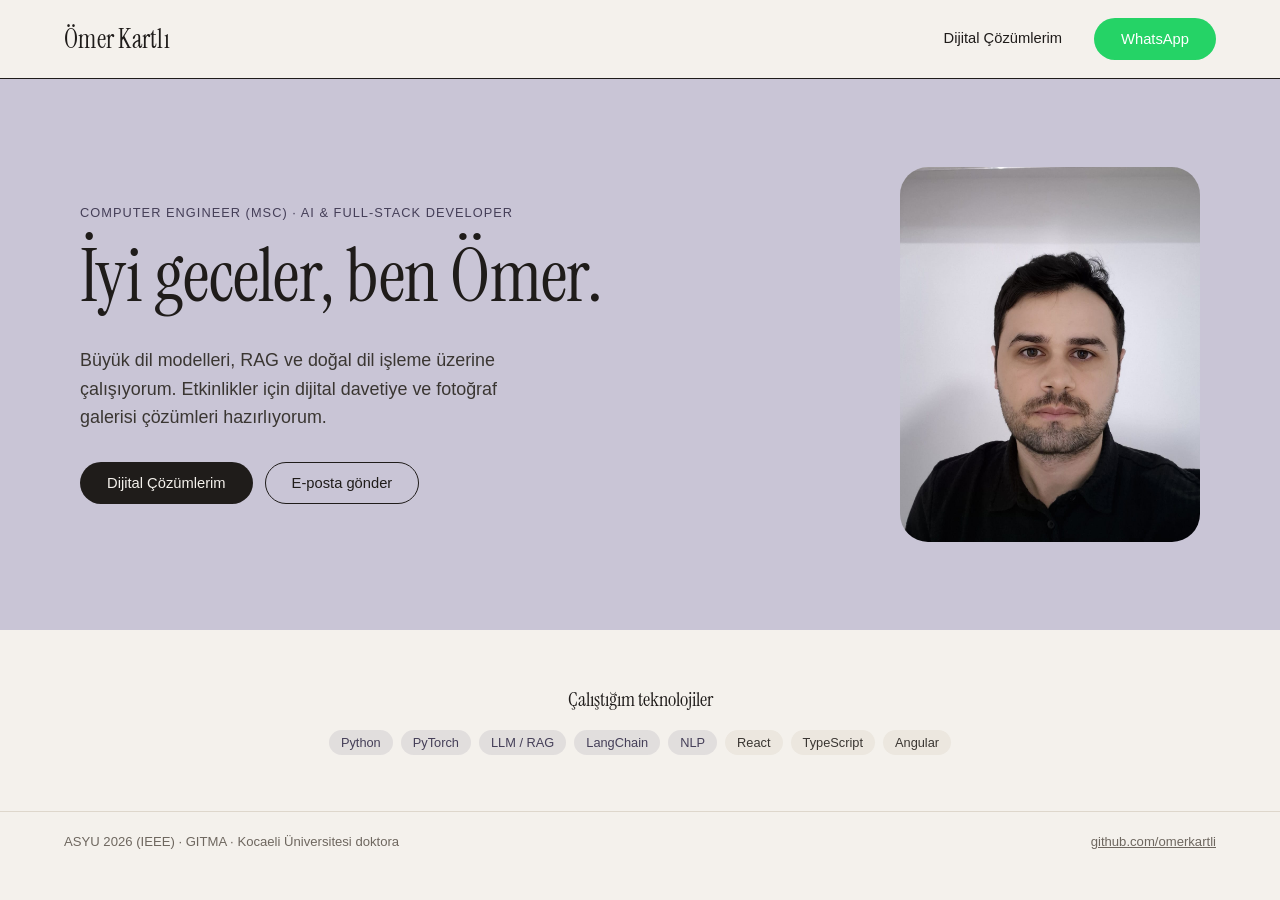
==== commit 92db5f31: "Keep the upload button disabled until consent is given Kullanıcı yükleyemediğini denedikten sonra de" ====
--- a/index.html
+++ b/index.html
@@ -8,7 +8,7 @@
     <link rel="preconnect" href="https://fonts.googleapis.com">
     <link rel="preconnect" href="https://fonts.gstatic.com" crossorigin>
     <link rel="stylesheet" href="https://fonts.googleapis.com/css2?family=Instrument+Serif:ital@0;1&display=swap">
-    <link rel="stylesheet" href="style.css?v=15">
+    <link rel="stylesheet" href="style.css?v=16">
 </head>
 <body class="sayfa-hero">
     <header class="site-bar">
--- a/style.css
+++ b/style.css
@@ -1577,3 +1577,14 @@
     cursor: pointer;
     font-family: inherit;
 }
+
+.pill[disabled] {
+    opacity: 0.45;
+    cursor: not-allowed;
+    transform: none;
+}
+
+.pill[disabled]:hover {
+    transform: none;
+    filter: none;
+}
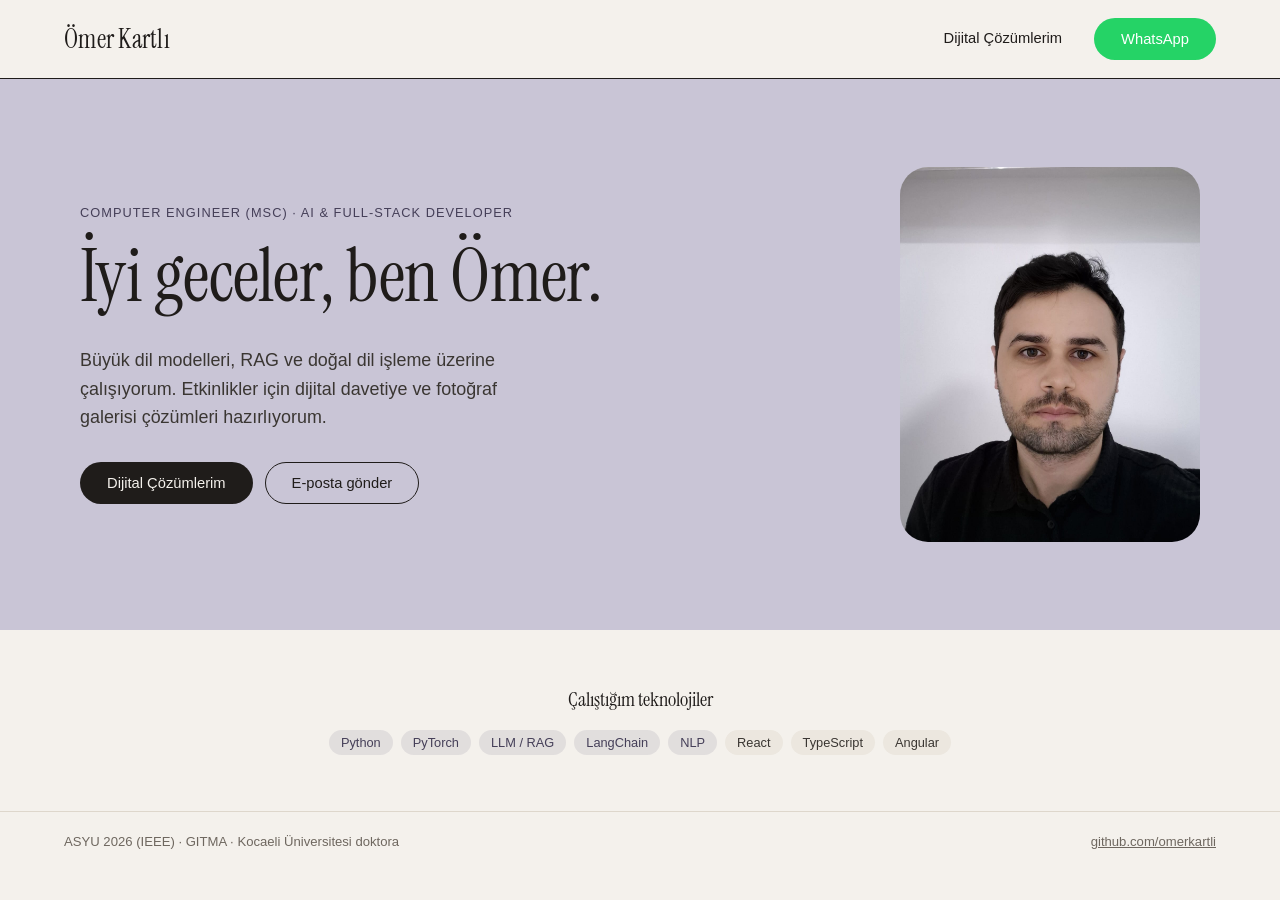
==== commit 3d650e37: "Move the product pages to their own repo, leave redirects behind Davetiye, etkinlik galerisi ve yöne" ====
--- a/index.html
+++ b/index.html
@@ -8,13 +8,13 @@
     <link rel="preconnect" href="https://fonts.googleapis.com">
     <link rel="preconnect" href="https://fonts.gstatic.com" crossorigin>
     <link rel="stylesheet" href="https://fonts.googleapis.com/css2?family=Instrument+Serif:ital@0;1&display=swap">
-    <link rel="stylesheet" href="style.css?v=16">
+    <link rel="stylesheet" href="style.css?v=17">
 </head>
 <body class="sayfa-hero">
     <header class="site-bar">
         <a href="index.html" class="marka">Ömer Kartlı</a>
         <nav class="site-nav">
-            <a href="urunler.html" class="site-nav-link">Dijital Çözümlerim</a>
+            <a href="https://omerkartlimarmara.github.io/dijital-cozumlerim/" class="site-nav-link">Dijital Çözümlerim</a>
             <a href="https://wa.me/905545520912?text=Merhaba%20dijital%20%C3%BCr%C3%BCnler%20hakk%C4%B1nda%20bilgi%20almak%20istiyorum"
                target="_blank" rel="noopener" class="pill pill-wa">WhatsApp</a>
         </nav>
--- a/style.css
+++ b/style.css
@@ -7,33 +7,17 @@
 
 :root {
     --zemin: #f4f1ec;
-    --kart: #ffffff;
-    --kart-ic: #faf8f5;
     --metin: #3a3632;
-    --metin-koyu: #1f1c1a;
     --baslik: #1f1c1a;
     --soluk: #6e675f;
-    --soluk-koyu: #57514a;
-    --silik: #8e867d;
-    --vurgu: #5b5570;
     --vurgu-soluk: rgba(91, 85, 112, 0.12);
     --vurgu-koyu: #453f58;
-    --yumusak: #ece7df;
     --etiket: #ece7df;
     --cizgi: #ded7cc;
-    --cizgi-alan: #d6cec2;
     --bant: #c9c5d6;
     --serif: "Instrument Serif", Georgia, "Times New Roman", serif;
     --whatsapp: #25d366;
     --whatsapp-koyu: #1fb855;
-    --uyari-zemin: #fff4e5;
-    --uyari: #8a5300;
-    --tehlike-zemin: #fdecea;
-    --tehlike: #a3231f;
-    --radius: 16px;
-    --radius-sm: 8px;
-    --golge: 0 10px 25px rgba(0, 0, 0, 0.05);
-    --golge-sm: 0 4px 12px rgba(0, 0, 0, 0.05);
 }
 
 [hidden] {
@@ -46,112 +30,8 @@
     min-height: 100vh;
 }
 
-.icerik {
-    max-width: 960px;
-    margin: 0 auto;
-    padding: clamp(28px, 5vw, 56px) clamp(20px, 5vw, 64px);
-}
-
-.marka-aktif {
-    border-bottom: 1px solid var(--baslik);
-}
-
 .site-nav-link.is-aktif {
     border-bottom-color: var(--baslik);
-}
-
-.card {
-    background: var(--kart);
-    margin: 0 auto;
-    max-width: 420px;
-    width: 100%;
-    padding: 35px 25px;
-    border-radius: var(--radius);
-    box-shadow: var(--golge);
-    text-align: center;
-    opacity: 0;
-    transform: translateY(16px);
-    transition: opacity 0.5s ease, transform 0.5s ease;
-}
-
-.card.is-visible {
-    opacity: 1;
-    transform: translateY(0);
-}
-
-.card.no-anim {
-    opacity: 1;
-    transform: none;
-}
-
-.card-wide {
-    max-width: 900px;
-}
-
-.upload-form {
-    display: flex;
-    flex-direction: column;
-    gap: 10px;
-    margin-bottom: 15px;
-}
-
-.upload-form input {
-    padding: 10px 12px;
-    border: 1px solid var(--cizgi-alan);
-    border-radius: var(--radius-sm);
-    font-size: 0.9rem;
-    font-family: inherit;
-}
-
-.upload-message {
-    font-size: 0.85rem;
-    color: var(--soluk-koyu);
-    min-height: 1.2em;
-    margin-bottom: 20px;
-}
-
-.gallery-grid {
-    display: grid;
-    grid-template-columns: repeat(auto-fill, minmax(140px, 1fr));
-    gap: 10px;
-}
-
-.gallery-item {
-    width: 100%;
-    aspect-ratio: 1;
-    object-fit: cover;
-    border-radius: var(--radius-sm);
-    box-shadow: var(--golge-sm);
-}
-
-.gallery-grid-admin {
-    grid-template-columns: repeat(auto-fill, minmax(180px, 1fr));
-}
-
-.gallery-admin-item {
-    display: flex;
-    flex-direction: column;
-    gap: 6px;
-    text-align: left;
-}
-
-.gallery-admin-name {
-    font-size: 0.8rem;
-    color: var(--soluk);
-}
-
-.gallery-admin-actions {
-    display: flex;
-    gap: 6px;
-}
-
-.gallery-admin-actions .btn {
-    flex: 1;
-    padding: 8px;
-    font-size: 0.85rem;
-    text-align: center;
-    border: none;
-    cursor: pointer;
 }
 
 h1 {
@@ -173,30 +53,6 @@
     50% {
         opacity: 0;
     }
-}
-
-.bio {
-    font-size: 0.95rem;
-    color: var(--soluk);
-    line-height: 1.5;
-    margin-bottom: 25px;
-}
-
-.skills-title {
-    font-size: 0.85rem;
-    text-transform: uppercase;
-    letter-spacing: 0.05em;
-    color: var(--silik);
-    margin-bottom: 10px;
-    text-align: center;
-}
-
-.tag-group {
-    display: flex;
-    flex-wrap: wrap;
-    justify-content: center;
-    gap: 8px;
-    margin-bottom: 8px;
 }
 
 .tag {
@@ -213,72 +69,6 @@
     color: var(--vurgu-koyu);
 }
 
-.links {
-    display: flex;
-    flex-direction: column;
-    gap: 10px;
-}
-
-.btn {
-    position: relative;
-    overflow: hidden;
-    text-decoration: none;
-    color: var(--metin-koyu);
-    background: var(--yumusak);
-    padding: 12px;
-    border-radius: var(--radius-sm);
-    font-weight: 500;
-    transition: all 0.2s ease;
-}
-
-.btn:hover {
-    background: var(--vurgu);
-    color: var(--kart);
-    transform: translateY(-2px);
-}
-
-.btn-ikon {
-    display: inline-flex;
-    align-items: center;
-    justify-content: center;
-    gap: 8px;
-}
-
-.btn-ikon svg {
-    width: 18px;
-    height: 18px;
-    fill: currentColor;
-    flex-shrink: 0;
-}
-
-.btn-wa {
-    background: var(--whatsapp);
-    color: var(--kart);
-}
-
-.btn-wa:hover {
-    background: var(--whatsapp-koyu);
-    color: var(--kart);
-}
-
-.btn-primary {
-    background: var(--vurgu);
-    color: var(--kart);
-}
-
-.btn-primary:hover {
-    filter: brightness(1.08);
-}
-
-.ripple {
-    position: absolute;
-    border-radius: 50%;
-    background: rgba(255, 255, 255, 0.6);
-    transform: scale(0);
-    animation: ripple-effect 0.6s ease-out;
-    pointer-events: none;
-}
-
 @keyframes ripple-effect {
     to {
         transform: scale(2.5);
@@ -291,245 +81,10 @@
         padding: 10px;
     }
 
-    .card {
-        padding: 25px 18px;
-    }
-
     h1 {
         font-size: 1.3rem;
     }
 
-    .bio {
-        font-size: 0.9rem;
-    }
-}
-
-/* --- Ürün kartları --- */
-
-.product-grid {
-    display: grid;
-    grid-template-columns: repeat(auto-fit, minmax(220px, 1fr));
-    gap: 14px;
-    text-align: left;
-}
-
-.product-card {
-    display: flex;
-    flex-direction: column;
-    gap: 6px;
-    padding: 20px;
-    border: 1px solid var(--cizgi);
-    border-radius: 14px;
-    background: var(--kart-ic);
-    text-decoration: none;
-    color: inherit;
-    transition: transform 0.2s ease, box-shadow 0.2s ease, border-color 0.2s ease;
-}
-
-a.product-card:hover {
-    transform: translateY(-4px);
-    border-color: var(--vurgu);
-    box-shadow: 0 12px 24px var(--vurgu-soluk);
-}
-
-.product-icon {
-    font-size: 1.8rem;
-    line-height: 1;
-}
-
-.product-name {
-    font-size: 1.05rem;
-    font-weight: 600;
-    color: var(--baslik);
-}
-
-.product-desc {
-    font-size: 0.88rem;
-    color: var(--soluk);
-    line-height: 1.5;
-}
-
-.product-cta {
-    margin-top: 6px;
-    font-size: 0.85rem;
-    font-weight: 600;
-    color: var(--vurgu);
-}
-
-.product-card.is-soon {
-    opacity: 0.6;
-}
-
-.product-card.is-soon .product-cta {
-    color: var(--silik);
-}
-
-/* --- Admin paneli: etkinlik listesi --- */
-
-.panel-bolum {
-    text-align: left;
-    margin-bottom: 26px;
-}
-
-.panel-bolum:last-of-type {
-    margin-bottom: 0;
-}
-
-.panel-bolum .skills-title {
-    text-align: left;
-}
-
-.bolum-baslik {
-    display: flex;
-    align-items: center;
-    justify-content: space-between;
-    flex-wrap: wrap;
-    gap: 10px;
-    margin-bottom: 10px;
-}
-
-.bolum-baslik .skills-title {
-    margin-bottom: 0;
-}
-
-.btn-kucuk {
-    padding: 7px 12px;
-    font-size: 0.82rem;
-    border: 0;
-    cursor: pointer;
-    white-space: nowrap;
-    text-align: center;
-}
-
-.event-list {
-    display: flex;
-    flex-direction: column;
-    gap: 10px;
-}
-
-.event-row {
-    display: flex;
-    align-items: center;
-    justify-content: space-between;
-    flex-wrap: wrap;
-    gap: 12px;
-    padding: 14px 16px;
-    border: 1px solid var(--cizgi);
-    border-radius: var(--radius-sm);
-    background: var(--kart-ic);
-}
-
-.event-info {
-    display: flex;
-    flex-direction: column;
-    gap: 4px;
-    min-width: 0;
-}
-
-.event-name {
-    font-weight: 600;
-    color: var(--baslik);
-}
-
-.event-meta {
-    font-size: 0.82rem;
-    color: var(--soluk);
-}
-
-.event-rozetler {
-    display: flex;
-    flex-wrap: wrap;
-    gap: 6px;
-    margin-top: 4px;
-}
-
-.event-rozet-bekleyen {
-    background: var(--uyari-zemin);
-    color: var(--uyari);
-}
-
-.event-actions {
-    display: flex;
-    flex-wrap: wrap;
-    gap: 8px;
-}
-
-.btn-tehlike {
-    background: var(--tehlike-zemin);
-    color: var(--tehlike);
-}
-
-.btn-tehlike:hover {
-    background: var(--tehlike);
-    color: var(--kart);
-}
-
-.paylasim-linki {
-    color: var(--vurgu);
-    font-weight: 500;
-    word-break: break-all;
-}
-
-.event-onay {
-    display: flex;
-    align-items: center;
-    flex-wrap: wrap;
-    gap: 8px;
-    width: 100%;
-    padding-top: 12px;
-    border-top: 1px solid var(--cizgi);
-}
-
-.event-onay-mesaj {
-    flex: 1;
-    min-width: 200px;
-    font-size: 0.85rem;
-    color: var(--tehlike);
-}
-
-.event-row.is-siliniyor {
-    opacity: 0.5;
-    pointer-events: none;
-}
-
-@media (max-width: 560px) {
-    .event-row {
-        flex-direction: column;
-        align-items: stretch;
-    }
-
-    .event-actions {
-        display: grid;
-        grid-template-columns: 1fr 1fr;
-    }
-
-    .event-actions .btn-kucuk {
-        width: 100%;
-        white-space: normal;
-    }
-
-    .bolum-baslik {
-        flex-direction: column;
-        align-items: stretch;
-    }
-
-    .durum-secici {
-        justify-content: space-between;
-    }
-
-    .durum-secici .gorunum-btn {
-        flex: 1;
-        padding: 8px 10px;
-    }
-
-    .gallery-grid-admin {
-        grid-template-columns: repeat(auto-fill, minmax(130px, 1fr));
-    }
-
-    .event-actions .btn-kucuk,
-    .event-onay .btn-kucuk {
-        flex: 1;
-    }
 }
 
 /* --- Hero düzeni (ana sayfa) --- */
@@ -746,845 +301,3 @@
         justify-content: flex-start;
     }
 }
-
-/* --- Etkinlik sayfası: başlık ve yükleme --- */
-
-.etkinlik-bas {
-    max-width: 640px;
-    margin: 0 auto;
-    padding: clamp(24px, 4vw, 44px) clamp(20px, 5vw, 64px) clamp(16px, 2.5vw, 26px);
-    text-align: center;
-}
-
-.etkinlik-bas h1 {
-    font-size: clamp(2rem, 5vw, 3rem);
-    margin-bottom: 10px;
-}
-
-.etkinlik-durum {
-    color: var(--soluk);
-    font-size: 0.95rem;
-    margin-bottom: 20px;
-}
-
-.galeri-ipucu {
-    display: inline-flex;
-    align-items: center;
-    gap: 8px;
-    margin-top: 18px;
-    padding: 9px 20px;
-    border-radius: 999px;
-    border: 1px solid var(--cizgi);
-    background: var(--kart);
-    color: var(--baslik);
-    text-decoration: none;
-    font-size: 0.88rem;
-    transition: transform 0.2s ease, border-color 0.2s ease;
-}
-
-.galeri-ipucu:hover {
-    border-color: var(--baslik);
-    transform: translateY(2px);
-}
-
-.galeri-ipucu-ok {
-    animation: ipucu-in 1.8s ease-in-out infinite;
-}
-
-@keyframes ipucu-in {
-    0%, 100% { transform: translateY(0); }
-    50% { transform: translateY(3px); }
-}
-
-@media (prefers-reduced-motion: reduce) {
-    .galeri-ipucu-ok {
-        animation: none;
-    }
-}
-
-.yukleme {
-    display: flex;
-    flex-direction: column;
-    gap: 12px;
-}
-
-.yukleme-alan {
-    display: flex;
-    align-items: center;
-    justify-content: center;
-    gap: 10px;
-    padding: 18px;
-    border: 1px dashed var(--cizgi-alan);
-    border-radius: var(--radius);
-    background: var(--kart-ic);
-    color: var(--soluk);
-    font-size: 0.92rem;
-    cursor: pointer;
-    transition: border-color 0.2s ease, background 0.2s ease, color 0.2s ease;
-}
-
-.yukleme-alan:hover,
-.yukleme-alan.is-uzerinde {
-    border-color: var(--baslik);
-    background: var(--kart);
-    color: var(--baslik);
-}
-
-.yukleme-alan.is-secili {
-    border-style: solid;
-    border-color: var(--baslik);
-    color: var(--baslik);
-}
-
-.yukleme-ikon {
-    font-size: 1.3rem;
-    line-height: 1;
-}
-
-.yukleme-alan input[type="file"] {
-    position: absolute;
-    width: 1px;
-    height: 1px;
-    opacity: 0;
-    pointer-events: none;
-}
-
-.yukleme-satir {
-    display: flex;
-    gap: 10px;
-}
-
-.yukleme-satir input[type="text"] {
-    flex: 1;
-    min-width: 0;
-    padding: 12px 16px;
-    border: 1px solid var(--cizgi-alan);
-    border-radius: 999px;
-    background: var(--kart);
-    font-size: 0.92rem;
-    font-family: inherit;
-    color: var(--metin);
-}
-
-.yukleme-satir input[type="text"]:focus {
-    outline: none;
-    border-color: var(--baslik);
-}
-
-.yukleme-satir button {
-    border: 0;
-    cursor: pointer;
-    font-family: inherit;
-}
-
-.yukleme-mesaj {
-    margin-top: 12px;
-    min-height: 1.3em;
-    font-size: 0.88rem;
-    color: var(--soluk);
-    text-align: center;
-}
-
-/* --- Fotoğraf küresi --- */
-
-.sahne {
-    position: relative;
-    scroll-margin-top: 0;
-    background:
-        radial-gradient(circle at 50% 42%, #2b2839 0%, #16151d 55%, #0d0d11 100%);
-    padding: clamp(28px, 4vw, 44px) clamp(16px, 4vw, 48px) clamp(28px, 5vw, 48px);
-    overflow: hidden;
-}
-
-/* Bej bölümden koyu sahneye yumuşak geçiş */
-.sahne::before {
-    content: '';
-    position: absolute;
-    top: 0;
-    left: 0;
-    right: 0;
-    height: 96px;
-    background: linear-gradient(to bottom, var(--zemin) 0%, rgba(244, 241, 236, 0.5) 34%, rgba(244, 241, 236, 0.16) 62%, transparent 100%);
-    pointer-events: none;
-    z-index: 2;
-}
-
-.sahne-ust {
-    position: relative;
-    z-index: 3;
-}
-
-.sahne-ust {
-    display: flex;
-    align-items: center;
-    justify-content: space-between;
-    gap: 12px;
-    max-width: 1120px;
-    margin: 0 auto 8px;
-}
-
-.sahne-sayi {
-    font-size: 0.82rem;
-    letter-spacing: 0.06em;
-    text-transform: uppercase;
-    color: rgba(255, 255, 255, 0.5);
-}
-
-.sahne-gorunum {
-    display: flex;
-    flex-wrap: wrap;
-    gap: 4px;
-    padding: 4px;
-    border-radius: 999px;
-    background: rgba(255, 255, 255, 0.08);
-}
-
-.gorunum-btn {
-    border: 0;
-    background: none;
-    color: rgba(255, 255, 255, 0.6);
-    font-family: inherit;
-    font-size: 0.82rem;
-    padding: 6px 16px;
-    border-radius: 999px;
-    cursor: pointer;
-    transition: background 0.2s ease, color 0.2s ease;
-}
-
-.gorunum-btn.is-secili {
-    background: rgba(255, 255, 255, 0.92);
-    color: #16151d;
-}
-
-.kure-alan {
-    position: relative;
-    height: clamp(420px, 66vh, 620px);
-    perspective: 1100px;
-    touch-action: none;
-    cursor: grab;
-}
-
-.kure-alan.is-suruklu {
-    cursor: grabbing;
-}
-
-.kure {
-    position: absolute;
-    top: 50%;
-    left: 50%;
-    width: 0;
-    height: 0;
-    transform-style: preserve-3d;
-    will-change: transform;
-}
-
-.kure-parca {
-    position: absolute;
-    width: 96px;
-    height: 96px;
-    margin: -48px 0 0 -48px;
-    /* Kürenin arka yüzüne düşen parçalar görünmesin: aksi halde
-       fotoğraflar ayna görüntüsü gibi ters okunur */
-    backface-visibility: hidden;
-    -webkit-backface-visibility: hidden;
-    border-radius: 14px;
-    overflow: hidden;
-    background: rgba(255, 255, 255, 0.06);
-    box-shadow: 0 10px 30px rgba(0, 0, 0, 0.45);
-    opacity: 0;
-    transition: opacity 0.6s ease;
-    cursor: zoom-in;
-    border: 0;
-    padding: 0;
-}
-
-.kure-parca.is-yuklendi {
-    opacity: 1;
-}
-
-.kure-parca img {
-    width: 100%;
-    height: 100%;
-    object-fit: cover;
-    display: block;
-}
-
-.kure-parca::after {
-    content: '';
-    position: absolute;
-    inset: 0;
-    border-radius: 14px;
-    box-shadow: inset 0 0 0 1px rgba(255, 255, 255, 0.14);
-    transition: box-shadow 0.2s ease;
-}
-
-.kure-parca:hover::after,
-.kure-parca:focus-visible::after {
-    box-shadow: inset 0 0 0 2px rgba(255, 255, 255, 0.85);
-}
-
-.sahne-alt {
-    display: flex;
-    justify-content: center;
-    padding-top: 18px;
-}
-
-.daha-fazla {
-    padding: 10px 24px;
-    background: rgba(255, 255, 255, 0.1);
-    color: rgba(255, 255, 255, 0.85);
-}
-
-.daha-fazla:hover {
-    background: rgba(255, 255, 255, 0.2);
-}
-
-.daha-fazla[disabled] {
-    opacity: 0.6;
-    cursor: default;
-}
-
-.sahne-ipucu {
-    text-align: center;
-    font-size: 0.8rem;
-    color: rgba(255, 255, 255, 0.45);
-    margin-top: 6px;
-}
-
-.sahne-durum {
-    text-align: center;
-    color: rgba(255, 255, 255, 0.6);
-    font-size: 0.92rem;
-    padding: 24px 0;
-}
-
-/* --- Izgara görünümü --- */
-
-.izgara {
-    columns: 4 200px;
-    column-gap: 12px;
-    max-width: 1120px;
-    margin: 12px auto 0;
-}
-
-.izgara-parca {
-    display: block;
-    width: 100%;
-    break-inside: avoid;
-    margin-bottom: 12px;
-    border: 0;
-    padding: 0;
-    background: none;
-    border-radius: 14px;
-    overflow: hidden;
-    cursor: zoom-in;
-    opacity: 0;
-    transition: opacity 0.5s ease, transform 0.25s ease;
-}
-
-.izgara-parca.is-yuklendi {
-    opacity: 1;
-}
-
-.izgara-parca:hover {
-    transform: translateY(-3px);
-}
-
-.izgara-parca img {
-    width: 100%;
-    display: block;
-}
-
-/* --- Lightbox --- */
-
-.lightbox {
-    position: fixed;
-    inset: 0;
-    z-index: 60;
-    display: flex;
-    align-items: center;
-    justify-content: center;
-    background: rgba(10, 10, 13, 0.94);
-    padding: 24px;
-}
-
-.lb-icerik {
-    margin: 0;
-    display: flex;
-    flex-direction: column;
-    align-items: center;
-    gap: 14px;
-}
-
-.lb-icerik img {
-    max-width: min(92vw, 1100px);
-    max-height: 82vh;
-    border-radius: 12px;
-    box-shadow: 0 30px 70px rgba(0, 0, 0, 0.5);
-}
-
-.lb-sayac {
-    font-size: 0.82rem;
-    letter-spacing: 0.08em;
-    color: rgba(255, 255, 255, 0.6);
-}
-
-.lb-kapat,
-.lb-ok {
-    position: absolute;
-    border: 0;
-    background: rgba(255, 255, 255, 0.1);
-    color: #ffffff;
-    border-radius: 999px;
-    cursor: pointer;
-    font-family: inherit;
-    line-height: 1;
-    transition: background 0.2s ease;
-}
-
-.lb-kapat:hover,
-.lb-ok:hover {
-    background: rgba(255, 255, 255, 0.24);
-}
-
-.lb-kapat {
-    top: 20px;
-    right: 20px;
-    width: 42px;
-    height: 42px;
-    font-size: 1.5rem;
-}
-
-.lb-ok {
-    top: 50%;
-    transform: translateY(-50%);
-    width: 46px;
-    height: 46px;
-    font-size: 1.8rem;
-}
-
-.lb-onceki {
-    left: clamp(12px, 3vw, 32px);
-}
-
-.lb-sonraki {
-    right: clamp(12px, 3vw, 32px);
-}
-
-body.lb-acik {
-    overflow: hidden;
-}
-
-@media (max-width: 560px) {
-    .kure-parca {
-        width: 72px;
-        height: 72px;
-        margin: -36px 0 0 -36px;
-    }
-
-    .yukleme-satir {
-        flex-direction: column;
-    }
-
-    .lb-ok {
-        width: 40px;
-        height: 40px;
-    }
-}
-
-@media (prefers-reduced-motion: reduce) {
-    .kure-parca,
-    .izgara-parca {
-        transition: none;
-    }
-}
-
-/* --- Ağaç görünümü --- */
-
-.agac-alan {
-    position: relative;
-    height: clamp(420px, 66vh, 620px);
-    max-width: 1000px;
-    margin: 0 auto;
-}
-
-.agac-dallar {
-    position: absolute;
-    inset: 0;
-    width: 100%;
-    height: 100%;
-    overflow: visible;
-}
-
-.agac-dallar path {
-    stroke: rgba(226, 214, 196, 0.34);
-    stroke-linecap: round;
-    fill: none;
-}
-
-.agac-meyveler {
-    position: absolute;
-    inset: 0;
-}
-
-.agac-parca {
-    position: absolute;
-    width: 74px;
-    height: 74px;
-    margin: -37px 0 0 -37px;
-    border: 0;
-    padding: 0;
-    border-radius: 16px;
-    overflow: hidden;
-    background: rgba(255, 255, 255, 0.06);
-    box-shadow: 0 12px 26px rgba(0, 0, 0, 0.45);
-    cursor: zoom-in;
-    opacity: 0;
-    transform-origin: 50% -40%;
-    transition: opacity 0.6s ease;
-    animation: dal-salin 6s ease-in-out infinite;
-}
-
-.agac-parca.is-yuklendi {
-    opacity: 1;
-}
-
-.agac-parca img {
-    width: 100%;
-    height: 100%;
-    object-fit: cover;
-    display: block;
-    transition: transform 0.25s ease;
-}
-
-.agac-parca:hover img,
-.agac-parca:focus-visible img {
-    transform: scale(1.1);
-}
-
-.agac-parca::after {
-    content: '';
-    position: absolute;
-    inset: 0;
-    border-radius: 16px;
-    box-shadow: inset 0 0 0 1px rgba(255, 255, 255, 0.16);
-}
-
-.agac-parca:hover::after {
-    box-shadow: inset 0 0 0 2px rgba(255, 255, 255, 0.8);
-}
-
-@keyframes dal-salin {
-    0%, 100% { transform: rotate(-1.2deg); }
-    50% { transform: rotate(1.2deg); }
-}
-
-@media (max-width: 560px) {
-    .agac-parca {
-        width: 54px;
-        height: 54px;
-        margin: -27px 0 0 -27px;
-        border-radius: 12px;
-    }
-}
-
-@media (prefers-reduced-motion: reduce) {
-    .agac-parca {
-        animation: none;
-    }
-}
-
-/* --- QR katmanı --- */
-
-.qr-katman {
-    position: fixed;
-    inset: 0;
-    z-index: 60;
-    display: flex;
-    align-items: center;
-    justify-content: center;
-    background: rgba(20, 18, 17, 0.72);
-    padding: 20px;
-}
-
-.qr-kutu {
-    position: relative;
-    background: var(--kart);
-    border-radius: var(--radius);
-    box-shadow: var(--golge);
-    padding: 28px 24px 24px;
-    max-width: 380px;
-    width: 100%;
-    text-align: center;
-}
-
-.qr-baslik {
-    font-family: var(--serif);
-    font-weight: 400;
-    font-size: 1.3rem;
-    color: var(--baslik);
-    margin-bottom: 14px;
-}
-
-.qr-kutu canvas {
-    width: 100%;
-    max-width: 280px;
-    height: auto;
-    border-radius: var(--radius-sm);
-}
-
-.qr-adres {
-    font-size: 0.78rem;
-    color: var(--soluk);
-    word-break: break-all;
-    margin: 12px 0 16px;
-}
-
-.qr-dugmeler {
-    display: flex;
-    gap: 8px;
-    justify-content: center;
-}
-
-.qr-kapat {
-    position: absolute;
-    top: 10px;
-    right: 12px;
-    width: 32px;
-    height: 32px;
-    border: 0;
-    background: none;
-    color: var(--soluk);
-    font-size: 1.4rem;
-    line-height: 1;
-    cursor: pointer;
-    border-radius: 999px;
-}
-
-.qr-kapat:hover {
-    background: var(--yumusak);
-    color: var(--baslik);
-}
-
-/* --- Admin: onaylı fotoğrafı silme --- */
-
-.durum-secici {
-    background: var(--yumusak);
-}
-
-.durum-secici .gorunum-btn {
-    color: var(--soluk);
-}
-
-.durum-secici .gorunum-btn.is-secili {
-    background: var(--baslik);
-    color: var(--kart);
-}
-
-.foto-onay {
-    display: flex;
-    gap: 6px;
-    margin-top: 6px;
-}
-
-.foto-onay .btn {
-    flex: 1;
-    padding: 8px;
-    font-size: 0.85rem;
-    text-align: center;
-    border: none;
-    cursor: pointer;
-}
-
-.gallery-admin-item.is-siliniyor {
-    opacity: 0.45;
-    pointer-events: none;
-}
-
-/* --- Yüklemede "sadece sahipleri görsün" seçimi --- */
-
-.ozel-secim {
-    display: flex;
-    align-items: flex-start;
-    gap: 10px;
-    padding: 12px 16px;
-    border: 1px solid var(--cizgi);
-    border-radius: var(--radius-sm);
-    background: var(--kart);
-    text-align: left;
-    font-size: 0.9rem;
-    color: var(--metin);
-    cursor: pointer;
-}
-
-.ozel-secim input {
-    width: 18px;
-    height: 18px;
-    margin-top: 1px;
-    accent-color: var(--baslik);
-    flex-shrink: 0;
-}
-
-.ozel-secim small {
-    display: block;
-    margin-top: 2px;
-    font-size: 0.8rem;
-    color: var(--soluk);
-}
-
-.ozel-secim:has(input:checked) {
-    border-color: var(--baslik);
-}
-
-/* --- Telefonda kamerayla çekme --- */
-
-.kamera-dugme {
-    display: flex;
-    align-items: center;
-    justify-content: center;
-    gap: 8px;
-    padding: 14px 18px;
-    border: 1px solid var(--baslik);
-    border-radius: 999px;
-    background: var(--kart);
-    color: var(--baslik);
-    font-size: 0.92rem;
-    font-weight: 500;
-    cursor: pointer;
-}
-
-.kamera-dugme:active {
-    background: var(--baslik);
-    color: var(--kart);
-}
-
-.kamera-dugme input[type="file"] {
-    position: absolute;
-    width: 1px;
-    height: 1px;
-    opacity: 0;
-    pointer-events: none;
-}
-
-.kamera-ikon {
-    width: 20px;
-    height: 20px;
-    flex-shrink: 0;
-}
-
-.event-rozet-ozel {
-    background: var(--vurgu-soluk);
-    color: var(--vurgu-koyu);
-}
-
-/* --- Aydınlatma metni --- */
-
-.kvkk-satir {
-    display: block;
-    cursor: default;
-}
-
-.kvkk-etiket {
-    display: flex;
-    align-items: center;
-    gap: 10px;
-    cursor: pointer;
-}
-
-.kvkk-satir .metin-link {
-    margin-left: 28px;
-    margin-top: 2px;
-    font-size: 0.8rem;
-}
-
-.metin-link {
-    border: 0;
-    background: none;
-    padding: 0;
-    font: inherit;
-    color: var(--vurgu-koyu);
-    text-decoration: underline;
-    cursor: pointer;
-}
-
-.kvkk-kutu {
-    margin: auto;
-    border: 0;
-    border-radius: var(--radius);
-    padding: 0;
-    max-width: 620px;
-    width: calc(100% - 32px);
-    max-height: 82vh;
-    background: var(--kart);
-    color: var(--metin);
-    box-shadow: var(--golge);
-}
-
-.kvkk-kutu::backdrop {
-    background: rgba(20, 18, 17, 0.6);
-}
-
-.kvkk-icerik {
-    padding: 28px clamp(18px, 4vw, 32px) 24px;
-    overflow-y: auto;
-    max-height: 82vh;
-    text-align: left;
-    font-size: 0.92rem;
-    line-height: 1.6;
-}
-
-.kvkk-icerik h2 {
-    font-family: var(--serif);
-    font-weight: 400;
-    font-size: 1.35rem;
-    color: var(--baslik);
-    margin-bottom: 14px;
-}
-
-.kvkk-icerik h3 {
-    font-size: 0.8rem;
-    letter-spacing: 0.06em;
-    text-transform: uppercase;
-    color: var(--silik);
-    margin: 20px 0 6px;
-}
-
-.kvkk-icerik p,
-.kvkk-icerik ul {
-    margin-bottom: 10px;
-    color: var(--metin);
-}
-
-.kvkk-icerik ul {
-    padding-left: 18px;
-}
-
-.kvkk-icerik a {
-    color: var(--vurgu-koyu);
-}
-
-.kvkk-not {
-    margin-top: 18px;
-    padding-top: 14px;
-    border-top: 1px solid var(--cizgi);
-    font-size: 0.84rem;
-    color: var(--soluk);
-}
-
-.kvkk-icerik .pill {
-    margin-top: 18px;
-    border: 0;
-    cursor: pointer;
-    font-family: inherit;
-}
-
-.pill[disabled] {
-    opacity: 0.45;
-    cursor: not-allowed;
-    transform: none;
-}
-
-.pill[disabled]:hover {
-    transform: none;
-    filter: none;
-}
